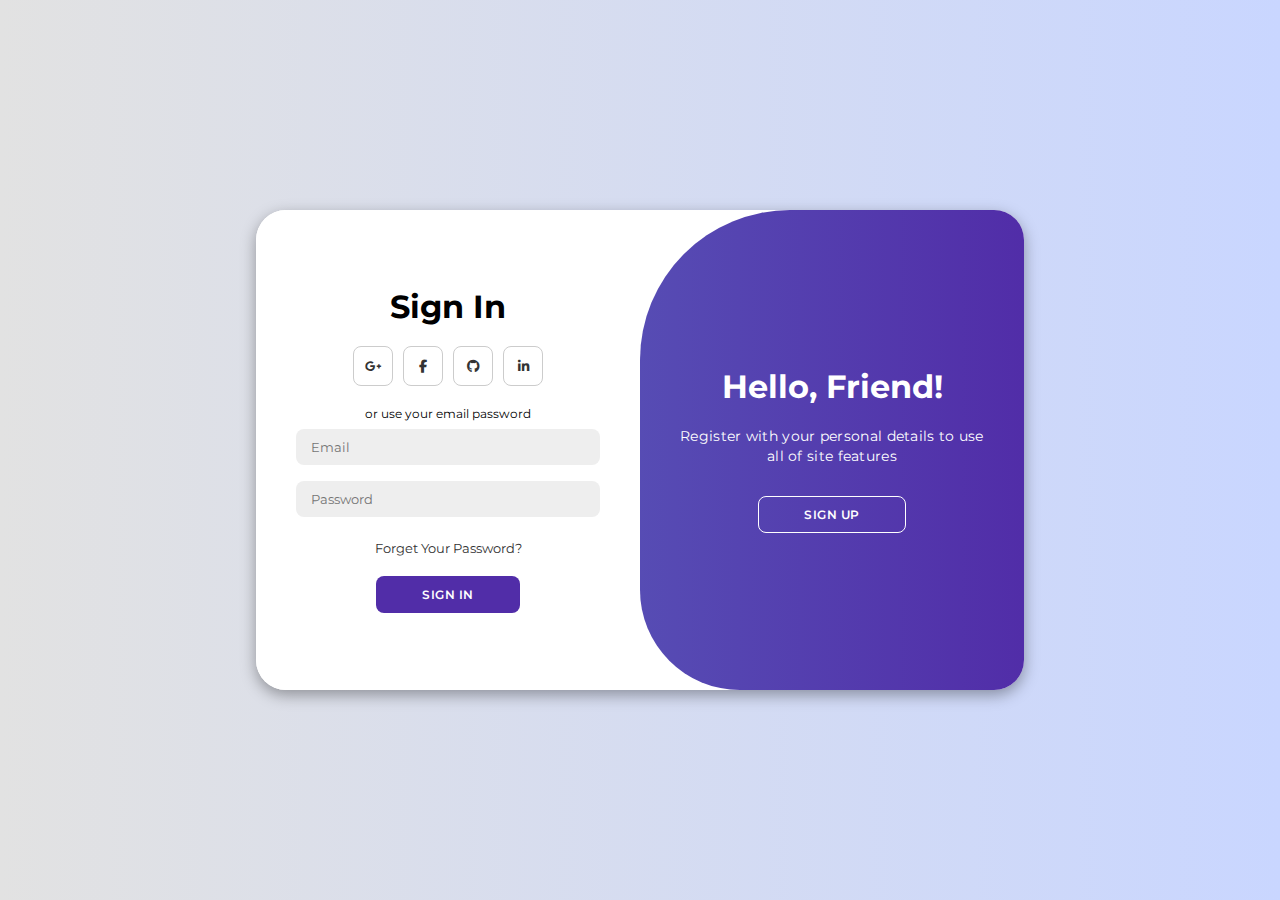
==== login.html @ 80d77330 "Update login.html" ====
<!DOCTYPE html>
<html lang="en">

<head>
    <meta charset="UTF-8">
    <meta name="viewport" content="width=device-width, initial-scale=1.0">
    <link rel="stylesheet" href="https://cdnjs.cloudflare.com/ajax/libs/font-awesome/6.4.2/css/all.min.css">
    <link rel="stylesheet" href="login.css"">
    <title>Login Page</title>
</head>

<body>

    <div class="container" id="container">
        <div class="form-container sign-up">
            <form>
                <h1>Create Account</h1>
                <div class="social-icons">
                    <a href="#" class="icon"><i class="fa-brands fa-google-plus-g"></i></a>
                    <a href="#" class="icon"><i class="fa-brands fa-facebook-f"></i></a>
                    <a href="#" class="icon"><i class="fa-brands fa-github"></i></a>
                    <a href="#" class="icon"><i class="fa-brands fa-linkedin-in"></i></a>
                </div>
                <span>or use your email for registeration</span>
                <input type="text" placeholder="Name">
                <input type="email" placeholder="Email">
                <input type="password" placeholder="Password">
                <button>Sign Up</button>
            </form>
        </div>
        <div class="form-container sign-in">
            <form>
                <h1>Sign In</h1>
                <div class="social-icons">
                    <a href="#" class="icon"><i class="fa-brands fa-google-plus-g"></i></a>
                    <a href="#" class="icon"><i class="fa-brands fa-facebook-f"></i></a>
                    <a href="#" class="icon"><i class="fa-brands fa-github"></i></a>
                    <a href="#" class="icon"><i class="fa-brands fa-linkedin-in"></i></a>
                </div>
                <span>or use your email password</span>
                <input type="email" placeholder="Email">
                <input type="password" placeholder="Password">
                <a href="#">Forget Your Password?</a>
                <button>Sign In</button>
            </form>
        </div>
        <div class="toggle-container">
            <div class="toggle">
                <div class="toggle-panel toggle-left">
                    <h1>Welcome Back!</h1>
                    <p>Enter your personal details to use all of site features</p>
                    <button class="hidden" id="login">Sign In</button>
                </div>
                <div class="toggle-panel toggle-right">
                    <h1>Hello, Friend!</h1>
                    <p>Register with your personal details to use all of site features</p>
                    <button class="hidden" id="register">Sign Up</button>
                </div>
            </div>
        </div>
    </div>

    <script src="login.js"></script>
</body>

</html>
---- login.css ----
@import url('https://fonts.googleapis.com/css2?family=Montserrat:wght@300;400;500;600;700&display=swap');

*{
    margin: 0;
    padding: 0;
    box-sizing: border-box;
    font-family: 'Montserrat', sans-serif;
}

body{
    background-color: #c9d6ff;
    background: linear-gradient(to right, #e2e2e2, #c9d6ff);
    display: flex;
    align-items: center;
    justify-content: center;
    flex-direction: column;
    height: 100vh;
}

.container{
    background-color: #fff;
    border-radius: 30px;
    box-shadow: 0 5px 15px rgba(0, 0, 0, 0.35);
    position: relative;
    overflow: hidden;
    width: 768px;
    max-width: 100%;
    min-height: 480px;
}

.container p{
    font-size: 14px;
    line-height: 20px;
    letter-spacing: 0.3px;
    margin: 20px 0;
}

.container span{
    font-size: 12px;
}

.container a{
    color: #333;
    font-size: 13px;
    text-decoration: none;
    margin: 15px 0 10px;
}

.container button{
    background-color: #512da8;
    color: #fff;
    font-size: 12px;
    padding: 10px 45px;
    border: 1px solid transparent;
    border-radius: 8px;
    font-weight: 600;
    letter-spacing: 0.5px;
    text-transform: uppercase;
    margin-top: 10px;
    cursor: pointer;
}

.container button.hidden{
    background-color: transparent;
    border-color: #fff;
}

.container form{
    background-color: #fff;
    display: flex;
    align-items: center;
    justify-content: center;
    flex-direction: column;
    padding: 0 40px;
    height: 100%;
}

.container input{
    background-color: #eee;
    border: none;
    margin: 8px 0;
    padding: 10px 15px;
    font-size: 13px;
    border-radius: 8px;
    width: 100%;
    outline: none;
}

.form-container{
    position: absolute;
    top: 0;
    height: 100%;
    transition: all 0.6s ease-in-out;
}

.sign-in{
    left: 0;
    width: 50%;
    z-index: 2;
}

.container.active .sign-in{
    transform: translateX(100%);
}

.sign-up{
    left: 0;
    width: 50%;
    opacity: 0;
    z-index: 1;
}

.container.active .sign-up{
    transform: translateX(100%);
    opacity: 1;
    z-index: 5;
    animation: move 0.6s;
}

@keyframes move{
    0%, 49.99%{
        opacity: 0;
        z-index: 1;
    }
    50%, 100%{
        opacity: 1;
        z-index: 5;
    }
}

.social-icons{
    margin: 20px 0;
}

.social-icons a{
    border: 1px solid #ccc;
    border-radius: 20%;
    display: inline-flex;
    justify-content: center;
    align-items: center;
    margin: 0 3px;
    width: 40px;
    height: 40px;
}

.toggle-container{
    position: absolute;
    top: 0;
    left: 50%;
    width: 50%;
    height: 100%;
    overflow: hidden;
    transition: all 0.6s ease-in-out;
    border-radius: 150px 0 0 100px;
    z-index: 1000;
}

.container.active .toggle-container{
    transform: translateX(-100%);
    border-radius: 0 150px 100px 0;
}

.toggle{
    background-color: #512da8;
    height: 100%;
    background: linear-gradient(to right, #5c6bc0, #512da8);
    color: #fff;
    position: relative;
    left: -100%;
    height: 100%;
    width: 200%;
    transform: translateX(0);
    transition: all 0.6s ease-in-out;
}

.container.active .toggle{
    transform: translateX(50%);
}

.toggle-panel{
    position: absolute;
    width: 50%;
    height: 100%;
    display: flex;
    align-items: center;
    justify-content: center;
    flex-direction: column;
    padding: 0 30px;
    text-align: center;
    top: 0;
    transform: translateX(0);
    transition: all 0.6s ease-in-out;
}

.toggle-left{
    transform: translateX(-200%);
}

.container.active .toggle-left{
    transform: translateX(0);
}

.toggle-right{
    right: 0;
    transform: translateX(0);
}

.container.active .toggle-right{
    transform: translateX(200%);
}
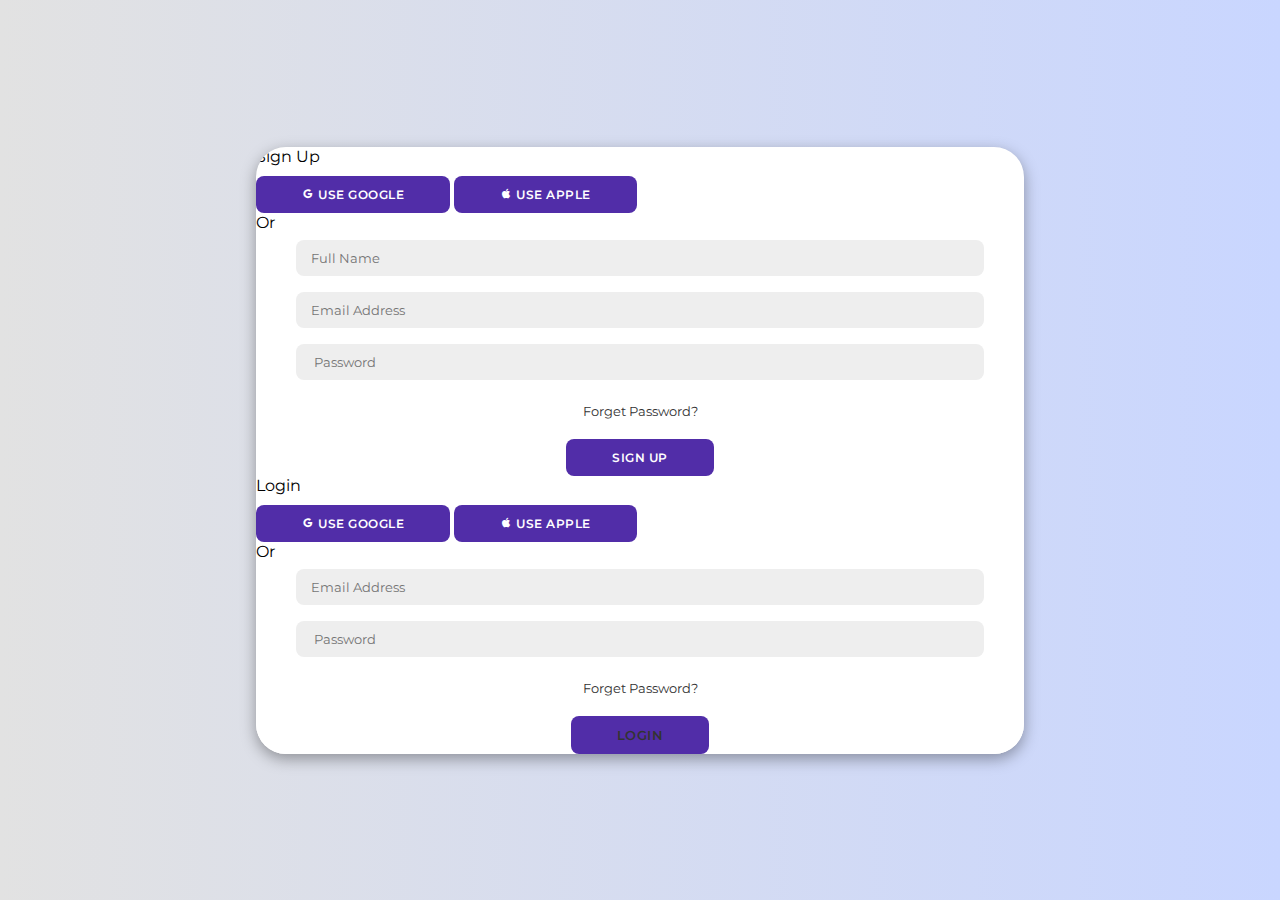
==== commit 69dd7f8b: "Update login.html" ====
--- a/login.html
+++ b/login.html
@@ -1,66 +1,65 @@
 <!DOCTYPE html>
 <html lang="en">
-
 <head>
     <meta charset="UTF-8">
     <meta name="viewport" content="width=device-width, initial-scale=1.0">
-    <link rel="stylesheet" href="https://cdnjs.cloudflare.com/ajax/libs/font-awesome/6.4.2/css/all.min.css">
-    <link rel="stylesheet" href="login.css"">
-    <title>Login Page</title>
+    <title>Login page to EduAI Lab</title>
+    <link href='https://unpkg.com/boxicons@2.1.4/css/boxicons.min.css' rel='stylesheet'>
+    <link rel="stylesheet" href="login.css">
 </head>
+<body>
+    <div class="container">
+        <div class="signup-section">
+            <header>Sign Up</header>
 
-<body>
+            <div class="social-buttons">
+                <button><i class='bx bxl-google'></i> Use Google</button>
+                <button><i class='bx bxl-apple' ></i> Use Apple</button>
+            </div>
 
-    <div class="container" id="container">
-        <div class="form-container sign-up">
+            <div class="separator">
+                <div class="line"></div>
+                Or
+                <div class="line"></div>
+            </div>
+
             <form>
-                <h1>Create Account</h1>
-                <div class="social-icons">
-                    <a href="#" class="icon"><i class="fa-brands fa-google-plus-g"></i></a>
-                    <a href="#" class="icon"><i class="fa-brands fa-facebook-f"></i></a>
-                    <a href="#" class="icon"><i class="fa-brands fa-github"></i></a>
-                    <a href="#" class="icon"><i class="fa-brands fa-linkedin-in"></i></a>
-                </div>
-                <span>or use your email for registeration</span>
-                <input type="text" placeholder="Name">
-                <input type="email" placeholder="Email">
-                <input type="password" placeholder="Password">
-                <button>Sign Up</button>
+                <input type="text" placeholder="Full Name" required>
+                <input type="email" placeholder="Email Address" required>
+                <input type="password" placeholder=" Password" required>
+                <a href="#">Forget Password?</a>
+                <button type="submit" class="btn">Sign Up</button>
             </form>
+
         </div>
-        <div class="form-container sign-in">
+
+        <div class="login-section">
+            <header>Login</header>
+
+            <div class="social-buttons">
+                <button><i class='bx bxl-google'></i> Use Google</button>
+                <button><i class='bx bxl-apple' ></i> Use Apple</button>
+            </div>
+
+            <div class="separator">
+                <div class="line"></div>
+                Or
+                <div class="line"></div>
+            </div>
+
             <form>
-                <h1>Sign In</h1>
-                <div class="social-icons">
-                    <a href="#" class="icon"><i class="fa-brands fa-google-plus-g"></i></a>
-                    <a href="#" class="icon"><i class="fa-brands fa-facebook-f"></i></a>
-                    <a href="#" class="icon"><i class="fa-brands fa-github"></i></a>
-                    <a href="#" class="icon"><i class="fa-brands fa-linkedin-in"></i></a>
-                </div>
-                <span>or use your email password</span>
-                <input type="email" placeholder="Email">
-                <input type="password" placeholder="Password">
-                <a href="#">Forget Your Password?</a>
-                <button>Sign In</button>
+               
+                <input type="email" placeholder="Email Address" required>
+                <input type="password" placeholder=" Password" required>
+                <a href="#">Forget Password?</a>
+               <button type="submit" class="btn"><a href="EduAiLab/index.html">Login</a></button>
             </form>
+
         </div>
-        <div class="toggle-container">
-            <div class="toggle">
-                <div class="toggle-panel toggle-left">
-                    <h1>Welcome Back!</h1>
-                    <p>Enter your personal details to use all of site features</p>
-                    <button class="hidden" id="login">Sign In</button>
-                </div>
-                <div class="toggle-panel toggle-right">
-                    <h1>Hello, Friend!</h1>
-                    <p>Register with your personal details to use all of site features</p>
-                    <button class="hidden" id="register">Sign Up</button>
-                </div>
-            </div>
-        </div>
+
     </div>
+
 
     <script src="login.js"></script>
 </body>
-
 </html>
